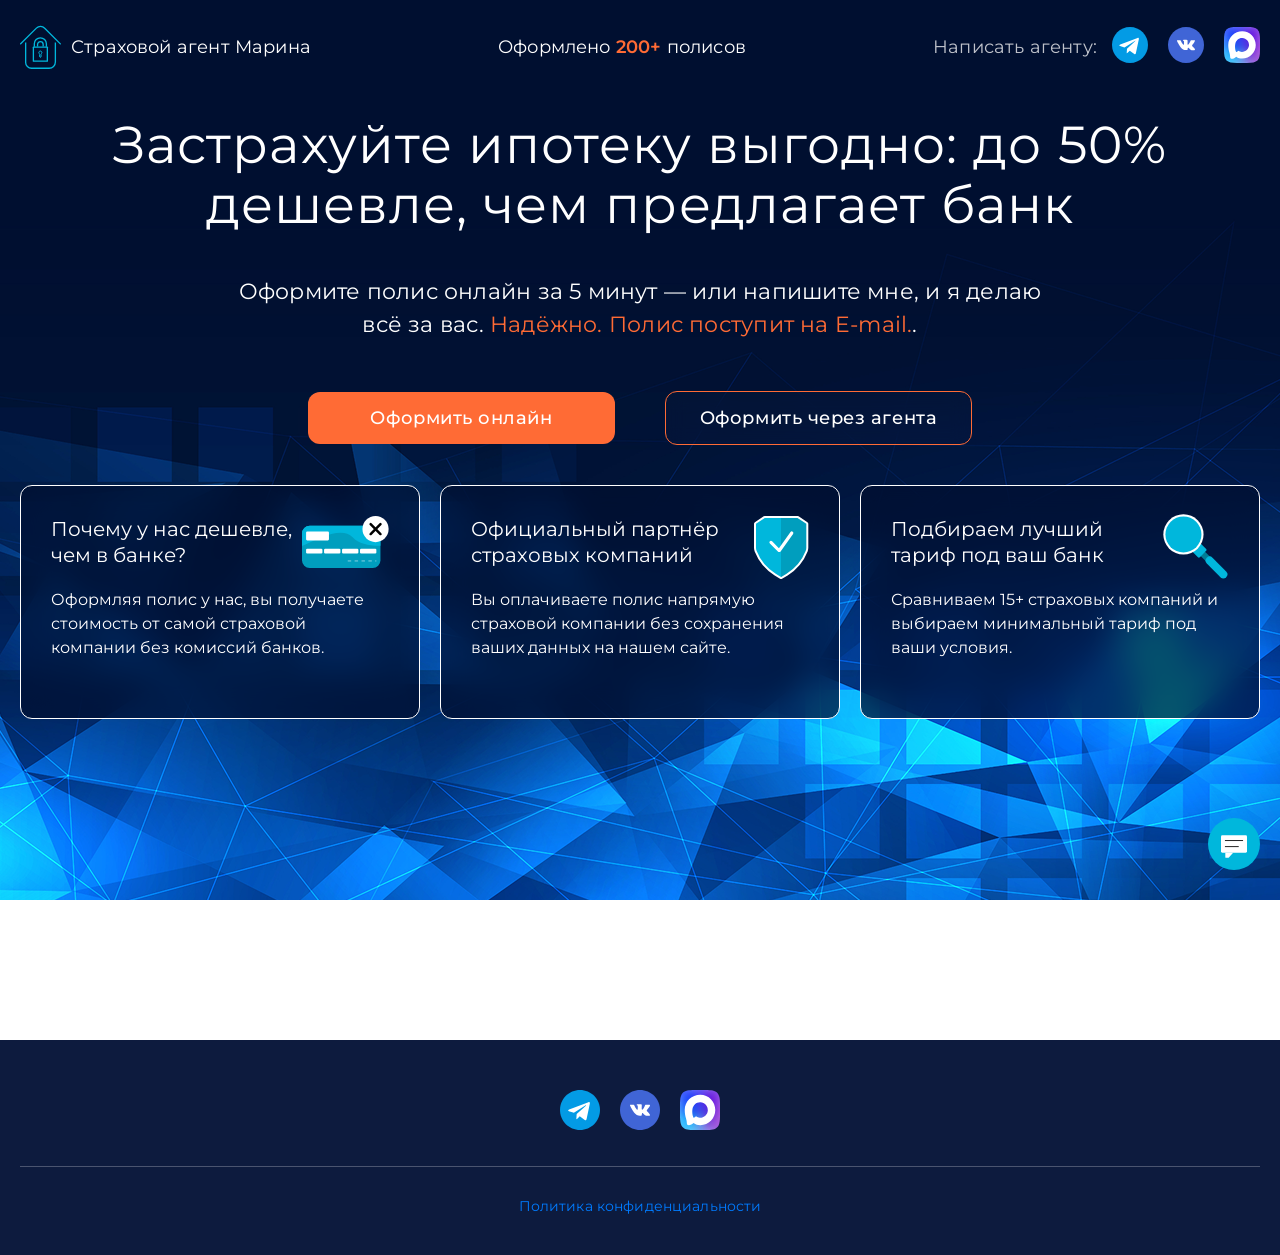
==== index.html @ d56cc1a1 "Add files via upload" ====
<!DOCTYPE html>
<html lang="ru">
<head>
  <meta charset="UTF-8">
  <meta name="viewport" content="width=device-width, initial-scale=1.0">
  <title>Ипотечное страхование онлайн за 5 минут</title>
  <link rel="stylesheet" href="style.css">
  <link href="https://fonts.googleapis.com/css2?family=Montserrat:wght@400;500;600;700&display=swap" rel="stylesheet">
  <meta name="yandex-verification" content="15f5bfe4159957e5" />
<!-- Фавиконы -->
<link rel="icon" type="image/x-icon" href="/favicon.ico">
<link rel="icon" type="image/svg+xml" href="/favicon_svg.svg">
<link rel="icon" type="image/png" sizes="192x192" href="/android-chrome-192x192.png">
<link rel="apple-touch-icon" sizes="180x180" href="/apple-touch-icon.png">

<!-- SEO -->
<meta name="description" content="Застрахуйте ипотеку выгодно — до 50% дешевле, чем предлагает банк. Бесплатный подбор полиса через страхового агента за 5 минут.">

<!-- Open Graph -->
<meta property="og:type" content="website">
<meta property="og:url" content="https://ipoteka.zastrahovat-online.ru/">
<meta property="og:title" content="Застрахуйте ипотеку онлайн выгодно.">
<meta property="og:description" content="Сравниваем 15+ страховых компаний и выбираем минимальный тариф под ваши условия.">
<meta property="og:image" content="https://ipoteka.zastrahovat-online.ru/og-image.png">
<meta property="og:image:width" content="1200">
<meta property="og:image:height" content="630">
<meta property="og:locale" content="ru_RU">
<meta property="og:site_name" content="ipoteka.zastrahovat-online.ru">

<!-- Telegram / Twitter -->
<meta name="twitter:card" content="summary_large_image">
<meta name="twitter:title" content="Застрахуйте ипотеку онлайн выгодно.">
<meta name="twitter:description" content="Сравниваем 15+ страховых компаний и выбираем минимальный тариф под ваши условия.">
<meta name="twitter:image" content="https://ipoteka.zastrahovat-online.ru/og-image.png">
  
<!-- Yandex.Metrika counter -->
<script type="text/javascript">
    (function(m,e,t,r,i,k,a){
        m[i]=m[i]||function(){(m[i].a=m[i].a||[]).push(arguments)};
        m[i].l=1*new Date();
        for (var j = 0; j < document.scripts.length; j++) {if (document.scripts[j].src === r) { return; }}
        k=e.createElement(t),a=e.getElementsByTagName(t)[0],k.async=1,k.src=r,a.parentNode.insertBefore(k,a)
    })(window, document,'script','https://mc.yandex.ru/metrika/tag.js?id=108285113', 'ym');

    ym(108285113, 'init', {ssr:true, webvisor:true, clickmap:true, referrer: document.referrer, url: location.href, accurateTrackBounce:true, trackLinks:true});
</script>
<noscript><div><img src="https://mc.yandex.ru/watch/108285113" style="position:absolute; left:-9999px;" alt="" /></div></noscript>
<!-- /Yandex.Metrika counter -->

</head>
<body>

  <!-- ГЛАВНЫЙ ЭКРАН -->
  <section class="hero">

    <header class="header">
      <div class="container">
        <div class="header__logo">
          <img src="Photo/logo.svg" alt="Логотип" class="header__logo-img">
          <span class="header__logo-text">Страховой агент Марина</span>
        </div>
        <div class="header__stats">
          Оформлено <span class="header__stats-accent">200+</span> полисов
        </div>
        <div class="header__socials">
          <span class="header__socials-label">Написать агенту:</span>
          <div class="header__socials-icons">
            <a href="https://t.me/MK110823" target="_blank"><img src="Photo/tg.svg" alt="Telegram"></a>
            <a href="https://vk.com/id191222553" target="_blank"><img src="Photo/vk.svg" alt="ВКонтакте"></a>
            <a href="https://max.ru/u/f9LHodD0cOJerK0iHZBy7Q2KNw82U9mB5UShgKXVx-h-RlGoqxGjsyQOY3A" target="_blank"><img src="Photo/max.svg" alt="Max"></a>
          </div>
        </div>
      </div>
    </header>

    <div class="hero__content">
      <div class="container">
        <h1 class="hero__title">
          Застрахуйте ипотеку выгодно: до 50%<br>
          дешевле, чем предлагает банк
        </h1>
        <p class="hero__subtitle">
          Оформите полис онлайн за 5 минут — или напишите мне, и я делаю<br class="br-main">всё за вас. <span class="hero__accent">Надёжно. Полис поступит на E-mail.</span><span class="hero__dot">.</span>
        </p>
        <div class="hero__buttons">
          <button class="btn btn--primary">Оформить онлайн</button>
          <button class="btn btn--outline">Оформить через агента</button>
        </div>
        <div class="hero__cards">
          <div class="card">
            <div class="card__header">
              <h3 class="card__title">Почему у нас дешевле,<br> чем в банке?</h3>
              <img src="Photo/icon1.svg" alt="Иконка" class="card__icon">
            </div>
            <p class="card__text">Оформляя полис у нас, вы получаете стоимость от самой страховой компании без комиссий банков.</p>
          </div>
          <div class="card">
            <div class="card__header">
              <h3 class="card__title">Официальный партнёр<br> страховых компаний</h3>
              <img src="Photo/icon2.svg" alt="Иконка" class="card__icon">
            </div>
            <p class="card__text">Вы оплачиваете полис напрямую страховой компании без сохранения ваших данных на нашем сайте.</p>
          </div>
          <div class="card">
            <div class="card__header">
              <h3 class="card__title">Подбираем лучший<br> тариф под ваш банк</h3>
              <img src="Photo/icon3.svg" alt="Иконка" class="card__icon" style="top: 20px;">
            </div>
            <p class="card__text">Сравниваем 15+ страховых компаний и выбираем минимальный тариф под ваши условия.</p>
          </div>
        </div>
      </div>
    </div>

  </section>

  <!-- ВИДЖЕТ INSSMART -->
  <section class="widget-section" id="widget">
    <div class="container">
<script 
    type="text/javascript"    
    src="https://widgets.inssmart.ru/widgets/b2c-frame.loader.js"
    data-id="inssmart-b2c"
    data-origin="https://widgets.inssmart.ru"
    data-product="/mortgage"
    data-token="d5c118be-192c-583a-8a4c-d21ee582bd13"
    data-secret="272913e0-a4fb-5f32-92d4-a48e42480e55"
    >
</script>
    </div>
  </section>

  <!-- ФУТЕР -->
<footer class="footer">
  <div class="container">
    <div class="footer__socials">
      <a href="https://t.me/MK110823" target="_blank"><img src="Photo/tg.svg" alt="Telegram"></a>
      <a href="https://vk.com/id191222553" target="_blank"><img src="Photo/vk.svg" alt="ВКонтакте"></a>
      <a href="https://max.ru/u/f9LHodD0cOJerK0iHZBy7Q2KNw82U9mB5UShgKXVx-h-RlGoqxGjsyQOY3A" target="_blank"><img src="Photo/max.svg" alt="Max"></a>
    </div>
    <div class="footer__divider"></div>
    <a href="/privacypolicy" class="footer__policy" target="_blank">Политика конфиденциальности</a>
  </div>
</footer>


<!-- ПОПАП -->
<div class="popup-overlay" id="popupOverlay">
  <div class="popup">
    <button class="popup__close" id="popupClose">&#10005;</button>
    <p class="popup__title">Введите свой телефон и страховой агент с вами свяжется</p>
    <div class="popup__field">
      <input
        class="popup__input"
        id="phoneInput"
        type="tel"
        placeholder="+7 (___) ___-__-__"
        maxlength="18"
        autocomplete="off"
      />
      <span class="popup__error" id="phoneError">Проверьте правильность заполнения поля</span>
    </div>
        <label class="popup__checkbox-label">
      <input type="checkbox" class="popup__checkbox" id="popupConsent">
      <span class="popup__checkbox-box"></span>
      <span class="popup__checkbox-text">Я согласен на обработку персональных данных и принимаю условия <a href="/privacypolicy" target="_blank" class="popup__checkbox-link">Политики конфиденциальности</a></span>
    </label>
    <button class="popup__submit" id="popupSubmit">Отправить</button>
      <span class="popup__consent-error" id="consentError">Необходимо согласие с Политикой конфиденциальности</span>
  </div>

  </div>

  <!-- ПОПАП EXIT INTENT -->
<div class="popup-overlay" id="exitPopupOverlay">
  <div class="popup">
    <button class="popup__close" id="exitPopupClose">&#10005;</button>
    <p class="popup__title">Остался вопрос? Агент ответит за 15 минут</p>
    <div class="popup__field">
      <input class="popup__input" id="exitPhoneInput" type="tel" placeholder="+7 (___) ___-__-__" maxlength="18" autocomplete="off"/>
      <span class="popup__error" id="exitPhoneError">Проверьте правильность заполнения поля</span>
    </div>
    <label class="popup__checkbox-label">
      <input type="checkbox" class="popup__checkbox" id="exitPopupConsent">
      <span class="popup__checkbox-box"></span>
      <span class="popup__checkbox-text">Я согласен на обработку персональных данных и принимаю условия <a href="/privacypolicy" target="_blank" class="popup__checkbox-link">Политики конфиденциальности</a></span>
    </label>
    <button class="popup__submit" id="exitPopupSubmit">Отправить</button>
    <span class="popup__consent-error" id="exitConsentError">Необходимо согласие с Политикой конфиденциальности</span>
  </div>
</div>

<!-- ПЛАВАЮЩАЯ КНОПКА СВЯЗИ -->
<div class="contact-widget-wrapper">
  <div class="contact-widget" id="contactWidget">
    <div class="contact-panel" id="contactPanel">
      <p class="contact-panel__title">Напишите<br>нам</p>
      <a href="https://t.me/MK110823" target="_blank" class="contact-panel__link">
        <img src="Photo/tg.svg" alt="Telegram">
      </a>
      <a href="https://vk.com/id191222553" target="_blank" class="contact-panel__link">
        <img src="Photo/vk.svg" alt="ВКонтакте">
      </a>
      <a href="https://max.ru/u/f9LHodD0cOJerK0iHZBy7Q2KNw82U9mB5UShgKXVx-h-RlGoqxGjsyQOY3A" target="_blank" class="contact-panel__link">
        <img src="Photo/max.svg" alt="Max">
      </a>
      <p class="contact-panel__subtitle">Или<br>закажите<br>звонок</p>
      <button class="contact-panel__phone-btn" id="contactPhoneBtn">
        <img src="Photo/phone.svg" alt="Телефон">
      </button>
    </div>
    <button class="contact-widget__toggle" id="contactWidgetToggle">
      <img src="Photo/Right_icon.svg" alt="Связаться" id="contactWidgetIcon">
    </button>
  </div>
</div>

  <script src="script.js"></script>
</body>
</html>
---- style.css ----
* {
  margin: 0;
  padding: 0;
  box-sizing: border-box;
}

body {
  font-family: 'Montserrat', sans-serif;
  background-color: #FFFFFF;
}

.hero {
  width: 100%;
  min-height: 100vh;
  background-image: url('Photo/photo.png');
  background-size: cover;
  background-position: center;
  background-repeat: no-repeat;
  display: flex;
  flex-direction: column;
}

.container {
  width: 100%;
  max-width: 1377px;
  margin: 0 auto;
  padding: 0 20px;
}

/* ─── ШАПКА ─── */
.header {
  width: 100%;
  padding: 24px 0;
}

.header .container {
  display: flex;
  align-items: center;
  justify-content: space-between;
}

.header__logo {
  display: flex;
  align-items: center;
  gap: 10px;
}

.header__logo-img {
  height: 45px;
  width: auto;
}

.header__logo-text {
  font-size: 18px;
  font-weight: 400;
  letter-spacing: 0.01em;
  color: #ffffff;
}

.header__socials {
  display: flex;
  align-items: center;
  gap: 15px;
}

.header__socials-label {
  font-size: 18px;
  font-weight: 400;
  letter-spacing: 0.01em;
  color: rgba(255, 255, 255, 0.75);
  white-space: nowrap;
}

.header__socials-icons {
  display: flex;
  align-items: center;
  gap: 20px;
}

.header__socials-icons a img {
  height: 36px;
  width: 36px;
  transition: opacity 0.2s ease, transform 0.2s ease;
}

.header__socials-icons a:hover img {
  opacity: 0.85;
  transform: scale(1.2);
}

/* ─── КОНТЕНТ HERO ─── */
.hero__content {
  flex: 1;
  display: flex;
  align-items: flex-start;
  padding-top: 22px;
  padding-bottom: 40px;
}

.hero__content .container {
  display: flex;
  flex-direction: column;
  align-items: center;
}

.hero__title {
  font-size: 66px;
  font-weight: 400;
  letter-spacing: 0.02em;
  color: #ffffff;
  text-align: center;
  line-height: 1.15;
  width: 100%;
  white-space: nowrap;
}

.hero__subtitle {
  font-size: 28px;
  font-weight: 400;
  letter-spacing: 0.01em;
  color: #ffffff;
  text-align: center;
  line-height: 1.5;
  width: 100%;
  margin-top: 40px;
  white-space: nowrap;
}

.hero__accent { color: #FF6B35; }
.hero__dot { color: #ffffff; }

/* ─── КНОПКИ ─── */
.hero__buttons {
  display: flex;
  align-items: center;
  gap: 50px;
  margin-top: 50px;
}

.btn {
  width: 307px;
  padding: 15px 25px;
  font-family: 'Montserrat', sans-serif;
  font-size: 18px;
  font-weight: 500;
  letter-spacing: 0.03em;
  border-radius: 12px;
  cursor: pointer;
  text-align: center;
  white-space: nowrap;
  transition: background-color 0.2s ease, backdrop-filter 0.2s ease;
}

.btn--primary {
  background-color: #FF6B35;
  color: #ffffff;
  border: none;
}

.btn--primary:hover { background-color: #D25A2F; }

.btn--outline {
  background-color: rgba(255, 255, 255, 0.01);
  color: #ffffff;
  border: 1px solid #FF6B35;
  backdrop-filter: blur(10px);
  -webkit-backdrop-filter: blur(10px);
}

.btn--outline:hover {
  background-color: rgba(0, 0, 0, 0.10);
  backdrop-filter: blur(20px);
  -webkit-backdrop-filter: blur(20px);
}

/* ─── КАРТОЧКИ ─── */
.hero__cards {
  display: flex;
  gap: 20px;
  margin-top: 40px;
  justify-content: center;
  width: 100%;
  padding: 0;
  box-sizing: border-box;
}

.card {
  width: calc((100% - 40px) / 3);
  max-width: 442px;
  min-width: 300px;
  height: 234px;
  flex-shrink: 0;
  border: 1px solid #ffffff;
  border-radius: 12px;
  background-color: rgba(0, 15, 48, 0.70);
  backdrop-filter: blur(15px);
  -webkit-backdrop-filter: blur(15px);
  padding: 30px;
  display: flex;
  flex-direction: column;
  position: relative;
}

.card__header { display: block; }

.card__title {
  font-size: 22px;
  font-weight: 400;
  color: #ffffff;
  line-height: 1.3;
  padding-right: 60px;
}

.card__icon {
  position: absolute;
  top: 30px;
  right: 30px;
}

.card__text {
  font-size: 18px;
  font-weight: 400;
  color: #ffffff;
  margin-top: 20px;
  line-height: 1.5;
}

/* ─── ВИДЖЕТ ─── */
.widget-section {
  margin-top: 140px;
}

/* ─── АДАПТИВ ─── */
.br-tablet { display: none; }

@media (max-width: 1400px) {
  .hero__title { white-space: normal; font-size: 52px; }
  .hero__subtitle { white-space: normal; font-size: 22px; }
}

@media (max-width: 1350px) {
  .card__title { font-size: 20px; }
  .card__text { font-size: 16px; }
}

@media (max-width: 1100px) {
  .hero__title { font-size: 42px; }
  .hero__subtitle { font-size: 18px; }
}

@media (max-width: 1024px) {
  html, body { overflow-x: hidden; }
  .container { padding: 0 50px; }
  .header__logo-text { font-size: 16px; }
  .header__socials-label { font-size: 16px; }
  .header__socials-icons a img { height: 43px; width: 43px; }
  .hero__title { font-size: 32.5px; white-space: nowrap; }
  .hero__subtitle { font-size: 20px; white-space: normal; margin-top: 24px; }
  .br-main { display: none; }
  .hero__buttons { gap: 30px; margin-top: 32px; }
  .btn { width: 319px; font-size: 16px; padding: 12px 16px; }
  .hero__cards { flex-direction: column; align-items: center; margin-top: 32px; gap: 20px; padding: 0; }
  .card { width: 100%; max-width: 100%; height: auto; min-width: unset; padding: 24px; }
  .card__header { display: flex; align-items: center; justify-content: space-between; }
  .card__title { font-size: 20px; white-space: nowrap; padding-right: 12px; }
  .card__title br { display: none; }
  .card__icon { position: static; width: 60px; height: 60px; object-fit: contain; flex-shrink: 0; transform: none; margin-right: 10px; }
}

@media (max-width: 480px) {
  .container { padding: 0 20px; }
  .header .container { display: flex; align-items: center; justify-content: space-between; }
  .header__logo { flex-direction: row; align-items: center; justify-content: flex-start; gap: 0; padding: 0; margin: 0; align-self: flex-start; }
  .header__logo-img { height: 46px; margin-top: 0px; }
  .header__logo-text { display: none; }
  .header__socials { flex-direction: column; align-items: center; gap: 6px; padding: 0; margin: 0; }
  .header__socials-icons { order: -1; }
  .header__socials-label { order: 1; display: block; font-size: 14px; font-weight: 400; font-family: 'Montserrat', sans-serif; letter-spacing: 0.01em; color: #ffffff; }
  .header__socials-icons a img { height: 45px; width: 45px; }
  .hero__title { font-size: 22px; white-space: normal; }
  .hero__subtitle { font-size: 18px; white-space: normal; margin-top: 20px; }
  .br-main { display: none; }
  .hero__buttons { flex-direction: column; align-items: center; gap: 20px; margin-top: 28px; width: 100%; max-width: 335px; }
  .btn { width: 100%; font-size: 16px; padding: 14px 16px; box-sizing: border-box; }
  .hero__cards { flex-direction: column; align-items: center; margin-top: 28px; gap: 16px; padding: 0; }
  .card { width: 335px; max-width: 100%; height: auto; min-width: unset; padding: 20px; }
  .card__header { display: flex; align-items: center; justify-content: space-between; }
  .card__title { font-size: 18px; white-space: normal; padding-right: 12px; }
  .card__title br { display: none; }
  .card__icon { position: static; width: 55px; height: 55px; object-fit: contain; flex-shrink: 0; transform: none; margin-right: 0; }
  .card__text { font-size: 16px; margin-top: 16px; }
}

/* ─── ФУТЕР ─── */
.footer {
  background-color: #0D1B3E;
  padding: 50px 0 40px;
  margin-top: 140px;
}

.footer .container {
  display: flex;
  flex-direction: column;
  align-items: center;
}

.footer__socials {
  display: flex;
  justify-content: center;
  align-items: center;
  gap: 20px;
  width: 100%;
  margin-bottom: 32px;
}

.footer__socials a img {
  height: 40px;
  width: 40px;
  transition: opacity 0.2s ease, transform 0.2s ease;
}

.footer__socials a:hover img {
  opacity: 0.8;
  transform: scale(1.2);
}

.footer__divider {
  width: 100%;
  height: 1px;
  background-color: rgba(255, 255, 255, 0.25);
}

.footer__policy {
  font-family: 'Montserrat', sans-serif;
  font-size: 14px;
  font-weight: 400;
  color: #007BFF;
  text-decoration: none;
  letter-spacing: 0.01em;
  margin-top: 30px;
  transition: color 0.2s ease;
}

.footer__policy:hover { color: #3399ff; }

@media (max-width: 480px) {
  .footer { padding: 40px 0 32px; margin-top: 100px; }
  .footer__socials a img { height: 44px; width: 44px; }
  .footer__policy { font-size: 13px; text-align: center; }
}

/* ─── ПОПАП ─── */
.popup-overlay {
  display: none;
  position: fixed;
  inset: 0;
  background-color: rgba(0, 0, 0, 0.65);
  backdrop-filter: blur(4px);
  -webkit-backdrop-filter: blur(4px);
  z-index: 1000;
  justify-content: center;
  align-items: center;
  padding: 20px;
}

.popup-overlay.active { display: flex; }

.popup {
  background-color: #0D1B3E;
  border: 1px solid rgba(255, 255, 255, 0.15);
  border-radius: 16px;
  padding: 48px 40px 40px;
  width: 100%;
  max-width: 560px;
  position: relative;
  display: flex;
  flex-direction: column;
  align-items: center;
}

.popup__close {
  position: absolute;
  top: 16px;
  right: 20px;
  background: none;
  border: none;
  color: rgba(255, 255, 255, 0.5);
  font-size: 20px;
  cursor: pointer;
  line-height: 1;
  transition: color 0.2s ease;
  padding: 4px;
}

.popup__close:hover { color: #ffffff; }

.popup__title {
  font-family: 'Montserrat', sans-serif;
  font-size: 28px;
  font-weight: 400;
  color: #ffffff;
  text-align: center;
  line-height: 1.4;
  margin-bottom: 32px;
}

.popup__field {
  width: 100%;
  display: flex;
  flex-direction: column;
  align-items: center;
  margin-bottom: 24px;
}

.popup__input {
  width: 100%;
  padding: 14px 20px;
  font-family: 'Montserrat', sans-serif;
  font-size: 20px;
  font-weight: 400;
  color: #ffffff;
  background-color: rgba(255, 255, 255, 0.07);
  border: 1px solid rgba(255, 255, 255, 0.25);
  border-radius: 12px;
  outline: none;
  letter-spacing: 0.04em;
  transition: border-color 0.2s ease;
  caret-color: #FF6B35;
}

.popup__input::placeholder { color: rgba(255, 255, 255, 0.3); }
.popup__input:focus { border-color: rgba(255, 255, 255, 0.6); }
.popup__input.error { border-color: #ff4444; }

.popup__error {
  display: none;
  margin-top: 8px;
  font-family: 'Montserrat', sans-serif;
  font-size: 13px;
  font-weight: 400;
  color: #ff4444;
  text-align: center;
}

.popup__error.visible { display: block; }

.popup__submit {
  width: 100%;
  padding: 15px 25px;
  font-family: 'Montserrat', sans-serif;
  font-size: 18px;
  font-weight: 500;
  letter-spacing: 0.03em;
  color: #ffffff;
  background-color: #FF6B35;
  border: none;
  border-radius: 12px;
  cursor: pointer;
  transition: background-color 0.2s ease;
}

.popup__submit:hover { background-color: #D25A2F; }

.popup__submit:disabled {
  background-color: rgba(255, 107, 53, 0.35);
  cursor: not-allowed;
}

/* Чекбокс */
.popup__checkbox-label {
  display: flex;
  align-items: flex-start;
  gap: 10px;
  cursor: pointer;
  width: 100%;
  margin-bottom: 24px;
  user-select: none;
  -webkit-user-select: none;
}

.popup__checkbox {
  display: none;
}

.popup__checkbox-box {
  width: 18px;
  height: 18px;
  min-width: 18px;
  border: 1px solid rgba(255, 255, 255, 0.4);
  border-radius: 1px;
  background-color: rgba(255, 255, 255, 0.07);
  display: flex;
  align-items: center;
  justify-content: center;
  margin-top: 2px;
  transition: background-color 0.2s ease, border-color 0.2s ease;
}

.popup__checkbox:checked + .popup__checkbox-box {
  background-color: #FF6B35;
  border-color: #FF6B35;
}

.popup__checkbox:checked + .popup__checkbox-box::after {
  content: '';
  display: block;
  width: 5px;
  height: 9px;
  border: 2px solid #ffffff;
  border-top: none;
  border-left: none;
  transform: rotate(45deg) translate(-1px, -1px);
}

.popup__checkbox-text {
  font-family: 'Montserrat', sans-serif;
  font-size: 13px;
  font-weight: 400;
  color: rgba(255, 255, 255, 0.65);
  line-height: 1.5;
}

.popup__checkbox-link {
  color: #007BFF;
  text-decoration: none;
  transition: color 0.2s ease;
}

.popup__consent-error {
  display: none;
  margin-top: 10px;
  font-family: 'Montserrat', sans-serif;
  font-size: 13px;
  font-weight: 400;
  color: #ff4444;
  text-align: center;
}

.popup__consent-error.visible {
  display: block;
}


.popup__checkbox-link:hover {
  color: #3399ff;
}

@media (max-width: 480px) {
  .popup { padding: 40px 20px 32px; }
  .popup__title { font-size: 20px; margin-bottom: 24px; }
  .popup__input { font-size: 18px; padding: 12px 16px; }
  .popup__submit { font-size: 16px; padding: 13px 16px; }
}

/* ─── ПЛАВАЮЩАЯ КНОПКА СВЯЗИ ─── */
.contact-widget-wrapper {
  position: fixed;
  bottom: 30px;
  left: 0;
  right: 0;
  z-index: 900;
  pointer-events: none;
}

.contact-widget {
  width: 100%;
  max-width: 1377px;
  margin: 0 auto;
  padding: 0 20px;
  display: flex;
  flex-direction: column;
  align-items: flex-end;
  pointer-events: none;
}

.contact-panel,
.contact-widget__toggle {
  pointer-events: auto;
}

@media (max-width: 1024px) and (min-width: 481px) {
  .contact-widget {
    padding: 0 50px;
  }
}

@media (max-width: 480px) {
  .contact-widget {
    padding: 0 20px;
  }
}


.contact-widget__toggle {
  background: none;
  border: none;
  cursor: pointer;
  padding: 0;
  display: flex;
  align-items: center;
  justify-content: center;
  transition: transform 0.2s ease;
}

.contact-widget__toggle:hover {
  transform: scale(1.08);
}

.contact-widget__toggle img {
  width: 52px;
  height: 52px;
  display: block;
}

/* Панель */
.contact-panel {
  display: none;
  flex-direction: column;
  align-items: center;
  background-color: #ffffff;
  border: 1px solid #FF6B35;
  border-radius: 12px;
  padding: 15px;
  margin-bottom: 20px;
  gap: 12px;
  width: 110px;
}

.contact-panel.active {
  display: flex;
}

.contact-panel__title,
.contact-panel__subtitle {
  font-family: 'Montserrat', sans-serif;
  font-size: 14px;
  font-weight: 400;
  letter-spacing: 0.03em;
  color: #1a1a1a;
  text-align: center;
  line-height: 1.45;
  margin: 0;
}

.contact-panel__link {
  display: flex;
  align-items: center;
  justify-content: center;
}

.contact-panel__link img {
  width: 44px;
  height: 44px;
  transition: transform 0.2s ease, opacity 0.2s ease;
}

.contact-panel__link:hover img {
  transform: scale(1.1);
  opacity: 1;
  filter: none;
}

.contact-panel__phone-btn {
  background: none;
  border: none;
  cursor: pointer;
  padding: 0;
  display: flex;
  align-items: center;
  justify-content: center;
  transition: transform 0.2s ease;
}

.contact-panel__phone-btn:hover {
  transform: scale(1.1);
  opacity: 1;
  filter: none;
}

.contact-panel__phone-btn img {
  width: 44px;
  height: 44px;
  display: block;
}

/* ─── СТАТИСТИКА В ШАПКЕ ─── */
.header__stats {
  font-family: 'Montserrat', sans-serif;
  font-size: 18px;
  font-weight: 400;
  letter-spacing: 0.01em;
  color: #ffffff;
  white-space: nowrap;
  flex: 1;
  text-align: center;
}

.header__stats-accent {
  color: #FF6B35;
  font-weight: 600;
}

@media (max-width: 1024px) {
  .header__stats {
    display: none;
  }
}
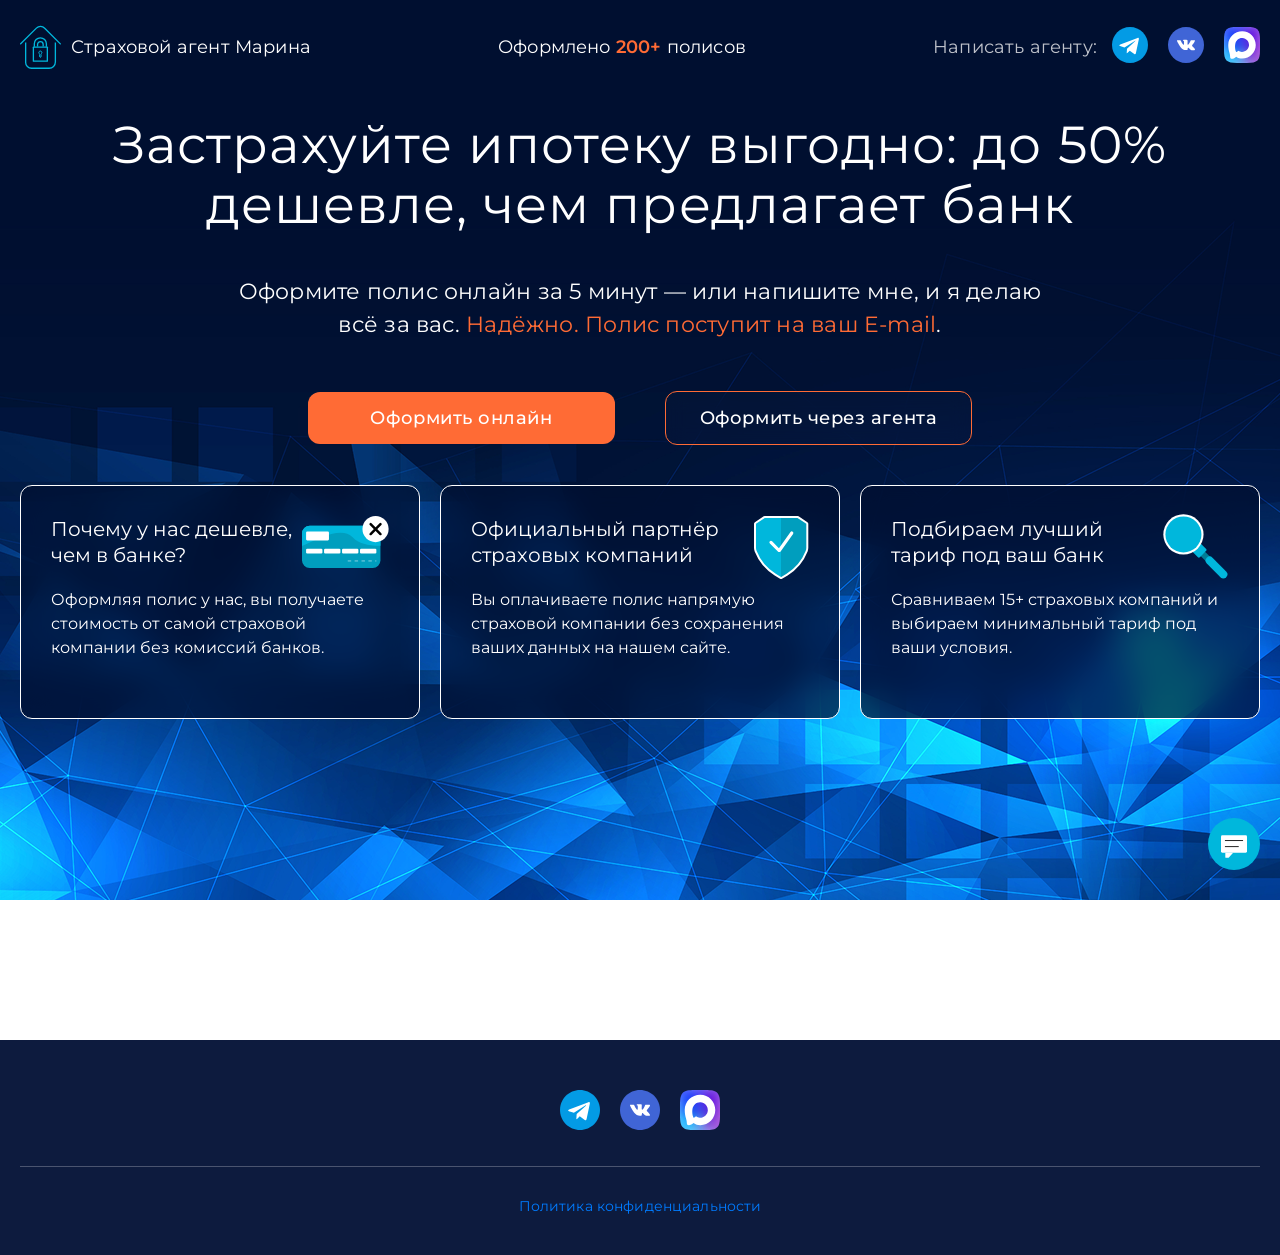
==== commit 80dec374: "Add files via upload" ====
--- a/index.html
+++ b/index.html
@@ -80,7 +80,7 @@
           дешевле, чем предлагает банк
         </h1>
         <p class="hero__subtitle">
-          Оформите полис онлайн за 5 минут — или напишите мне, и я делаю<br class="br-main">всё за вас. <span class="hero__accent">Надёжно. Полис поступит на E-mail.</span><span class="hero__dot">.</span>
+          Оформите полис онлайн за 5 минут — или напишите мне, и я делаю<br class="br-main">всё за вас. <span class="hero__accent">Надёжно. Полис поступит на ваш E-mail</span><span class="hero__dot">.</span>
         </p>
         <div class="hero__buttons">
           <button class="btn btn--primary">Оформить онлайн</button>
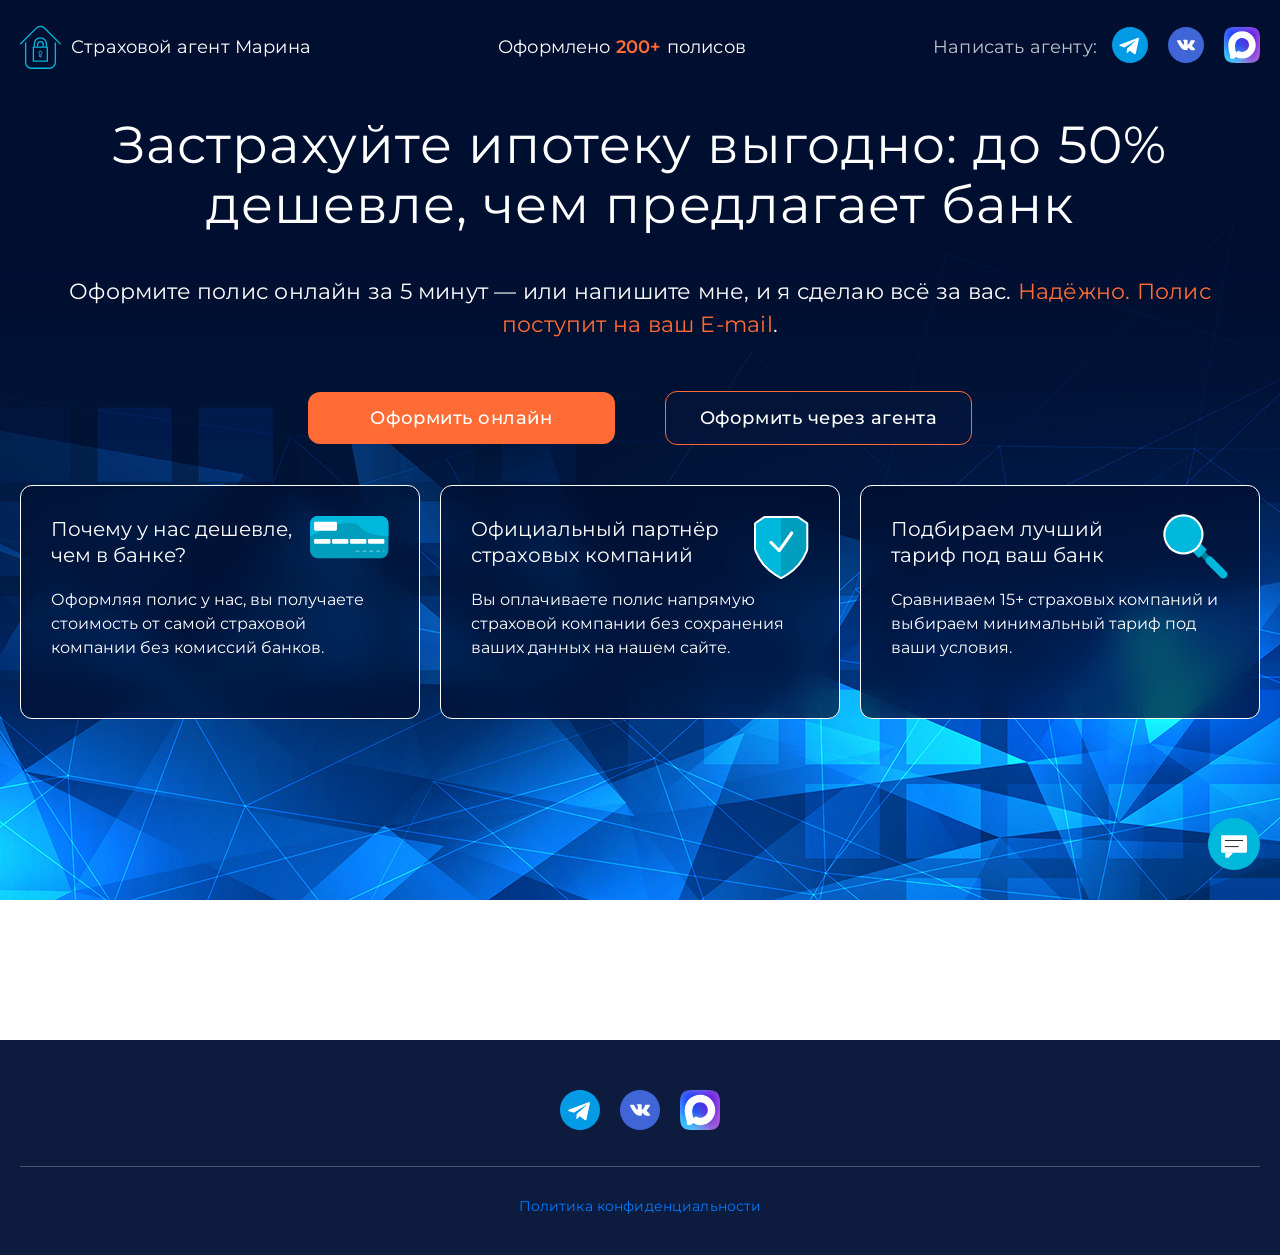
==== commit 47f07567: "Add files via upload" ====
--- a/index.html
+++ b/index.html
@@ -80,7 +80,7 @@
           дешевле, чем предлагает банк
         </h1>
         <p class="hero__subtitle">
-          Оформите полис онлайн за 5 минут — или напишите мне, и я делаю<br class="br-main">всё за вас. <span class="hero__accent">Надёжно. Полис поступит на ваш E-mail</span><span class="hero__dot">.</span>
+          Оформите полис онлайн за 5 минут — или напишите мне, и я сделаю всё за вас. <span class="hero__accent">Надёжно. Полис поступит на ваш E-mail</span><span class="hero__dot">.</span>
         </p>
         <div class="hero__buttons">
           <button class="btn btn--primary">Оформить онлайн</button>
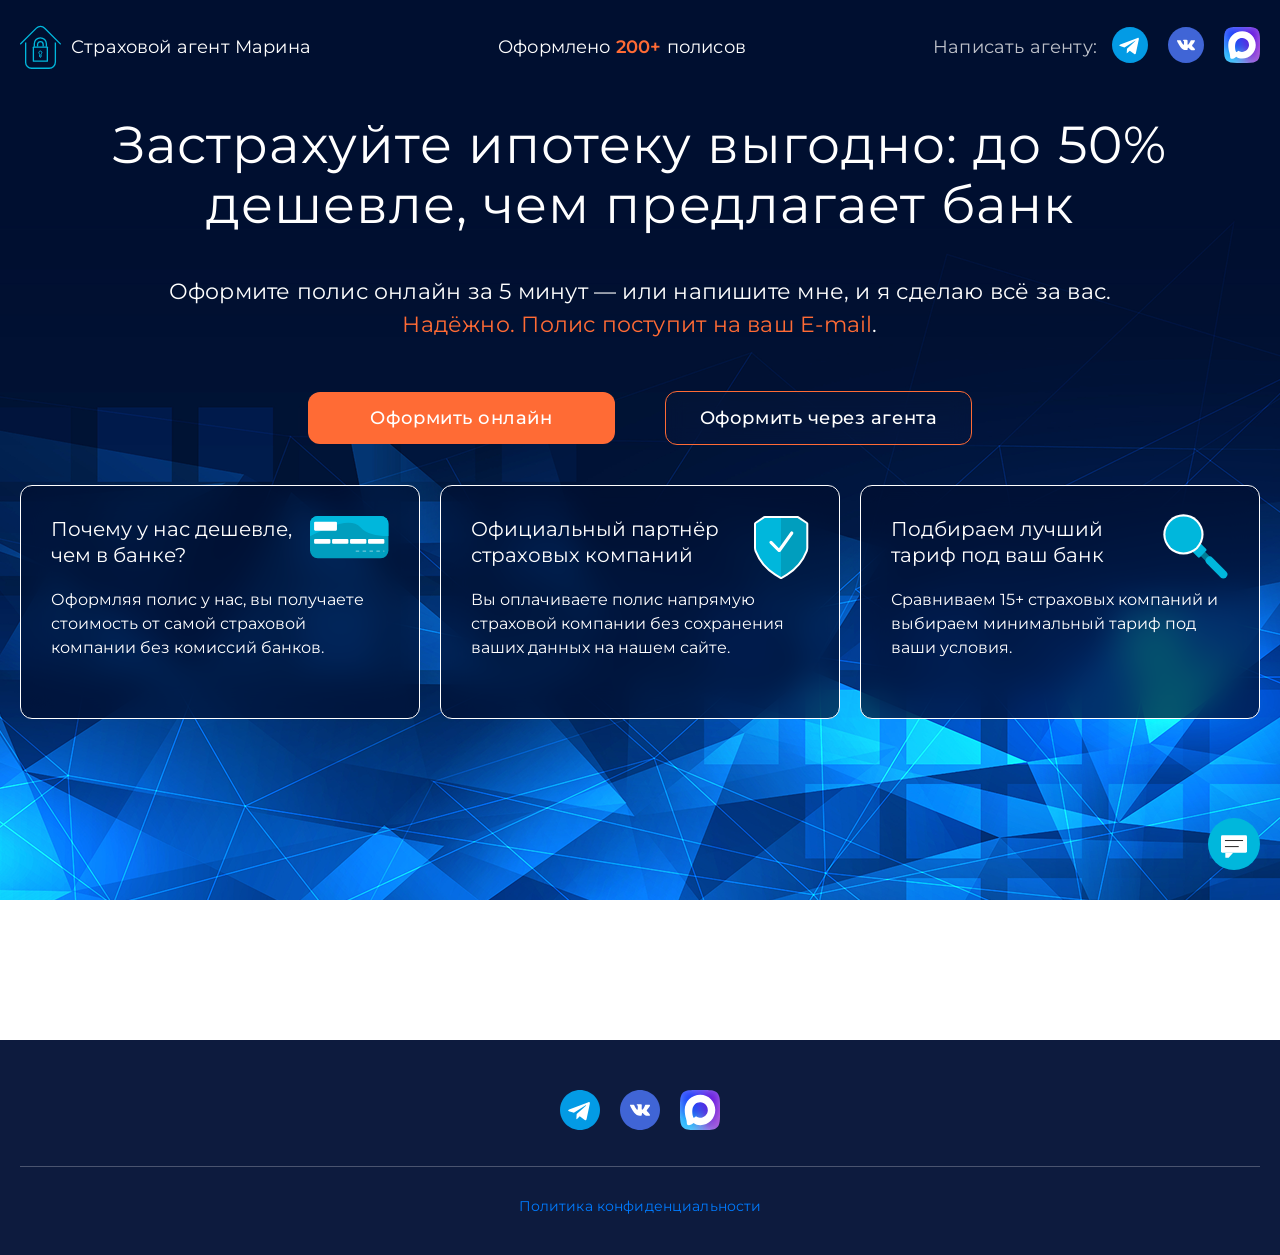
==== commit ab5e9a96: "Add files via upload" ====
--- a/index.html
+++ b/index.html
@@ -80,7 +80,7 @@
           дешевле, чем предлагает банк
         </h1>
         <p class="hero__subtitle">
-          Оформите полис онлайн за 5 минут — или напишите мне, и я сделаю всё за вас. <span class="hero__accent">Надёжно. Полис поступит на ваш E-mail</span><span class="hero__dot">.</span>
+          Оформите полис онлайн за 5 минут — или напишите мне, и я сделаю всё за вас.<br class="br-main"> <span class="hero__accent">Надёжно. Полис поступит на ваш E-mail</span><span class="hero__dot">.</span>
         </p>
         <div class="hero__buttons">
           <button class="btn btn--primary">Оформить онлайн</button>
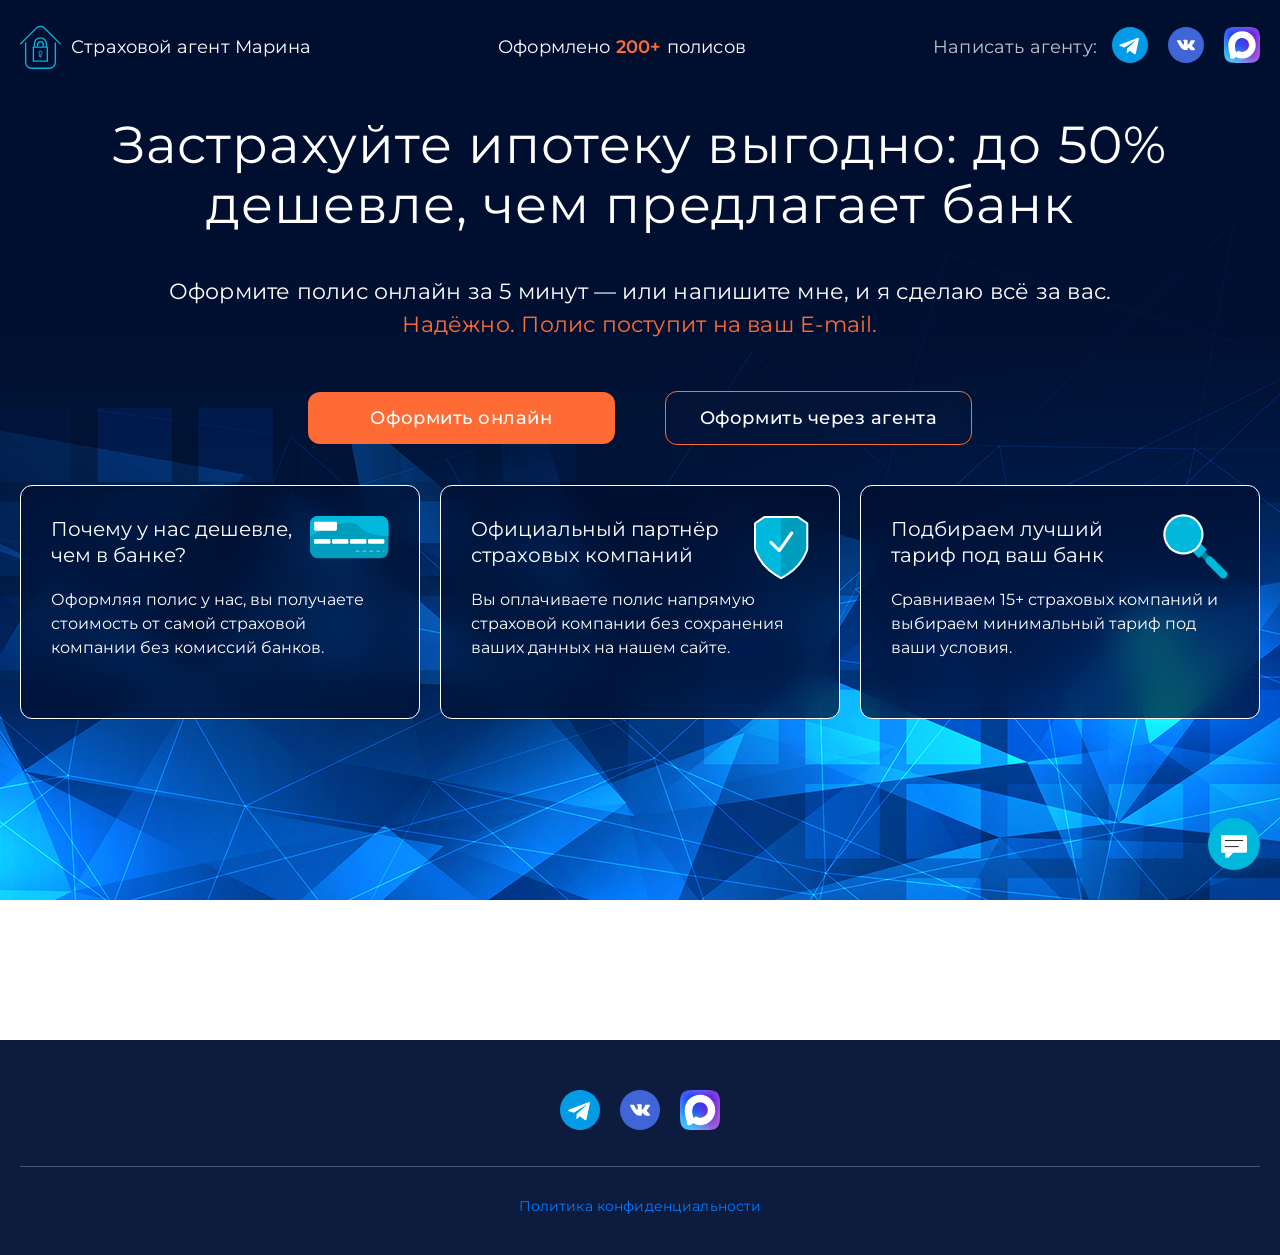
==== commit 2c3dc35b: "Add files via upload" ====
--- a/index.html
+++ b/index.html
@@ -80,7 +80,7 @@
           дешевле, чем предлагает банк
         </h1>
         <p class="hero__subtitle">
-          Оформите полис онлайн за 5 минут — или напишите мне, и я сделаю всё за вас.<br class="br-main"> <span class="hero__accent">Надёжно. Полис поступит на ваш E-mail</span><span class="hero__dot">.</span>
+          Оформите полис онлайн за 5 минут — или напишите мне, и я сделаю всё за вас.<br class="br-main"> <span class="hero__accent">Надёжно. Полис поступит на ваш E-mail.</span><span class="hero__dot"></span>
         </p>
         <div class="hero__buttons">
           <button class="btn btn--primary">Оформить онлайн</button>
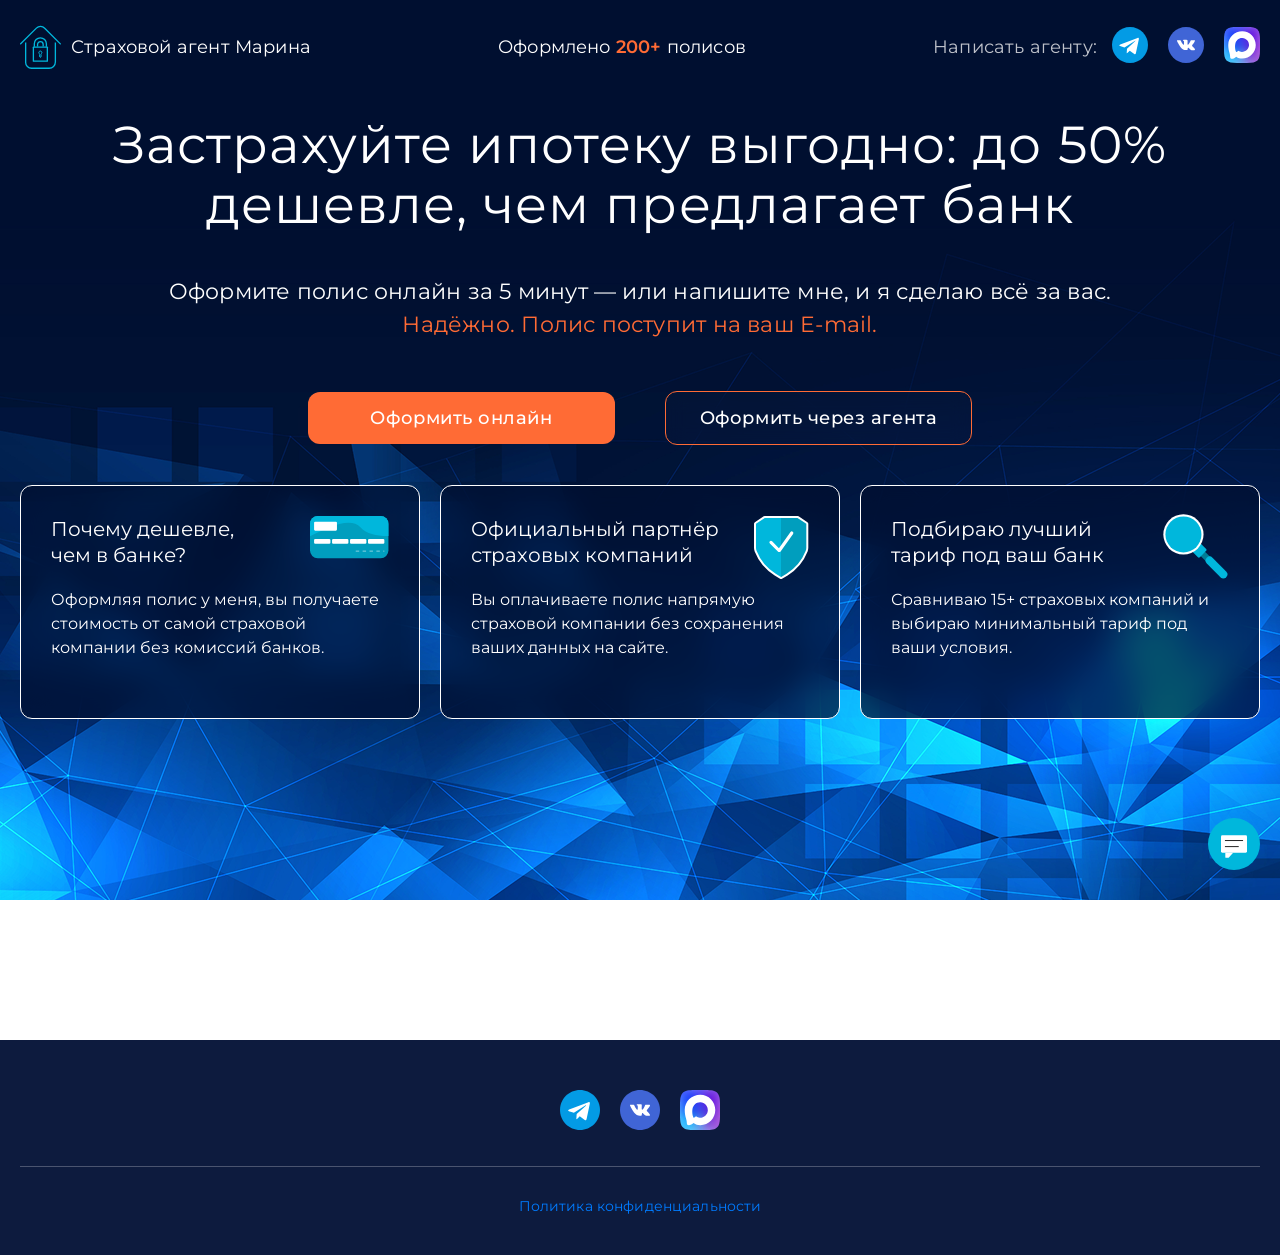
==== commit 94d4bb8b: "Add files via upload" ====
--- a/index.html
+++ b/index.html
@@ -89,24 +89,24 @@
         <div class="hero__cards">
           <div class="card">
             <div class="card__header">
-              <h3 class="card__title">Почему у нас дешевле,<br> чем в банке?</h3>
+              <h3 class="card__title">Почему дешевле,<br> чем в банке?</h3>
               <img src="Photo/icon1.svg" alt="Иконка" class="card__icon">
             </div>
-            <p class="card__text">Оформляя полис у нас, вы получаете стоимость от самой страховой компании без комиссий банков.</p>
+            <p class="card__text">Оформляя полис у меня, вы получаете стоимость от самой страховой компании без комиссий банков.</p>
           </div>
           <div class="card">
             <div class="card__header">
               <h3 class="card__title">Официальный партнёр<br> страховых компаний</h3>
               <img src="Photo/icon2.svg" alt="Иконка" class="card__icon">
             </div>
-            <p class="card__text">Вы оплачиваете полис напрямую страховой компании без сохранения ваших данных на нашем сайте.</p>
+            <p class="card__text">Вы оплачиваете полис напрямую страховой компании без сохранения ваших данных на сайте.</p>
           </div>
           <div class="card">
             <div class="card__header">
-              <h3 class="card__title">Подбираем лучший<br> тариф под ваш банк</h3>
+              <h3 class="card__title">Подбираю лучший<br> тариф под ваш банк</h3>
               <img src="Photo/icon3.svg" alt="Иконка" class="card__icon" style="top: 20px;">
             </div>
-            <p class="card__text">Сравниваем 15+ страховых компаний и выбираем минимальный тариф под ваши условия.</p>
+            <p class="card__text">Сравниваю 15+ страховых компаний и выбираю минимальный тариф под ваши условия.</p>
           </div>
         </div>
       </div>
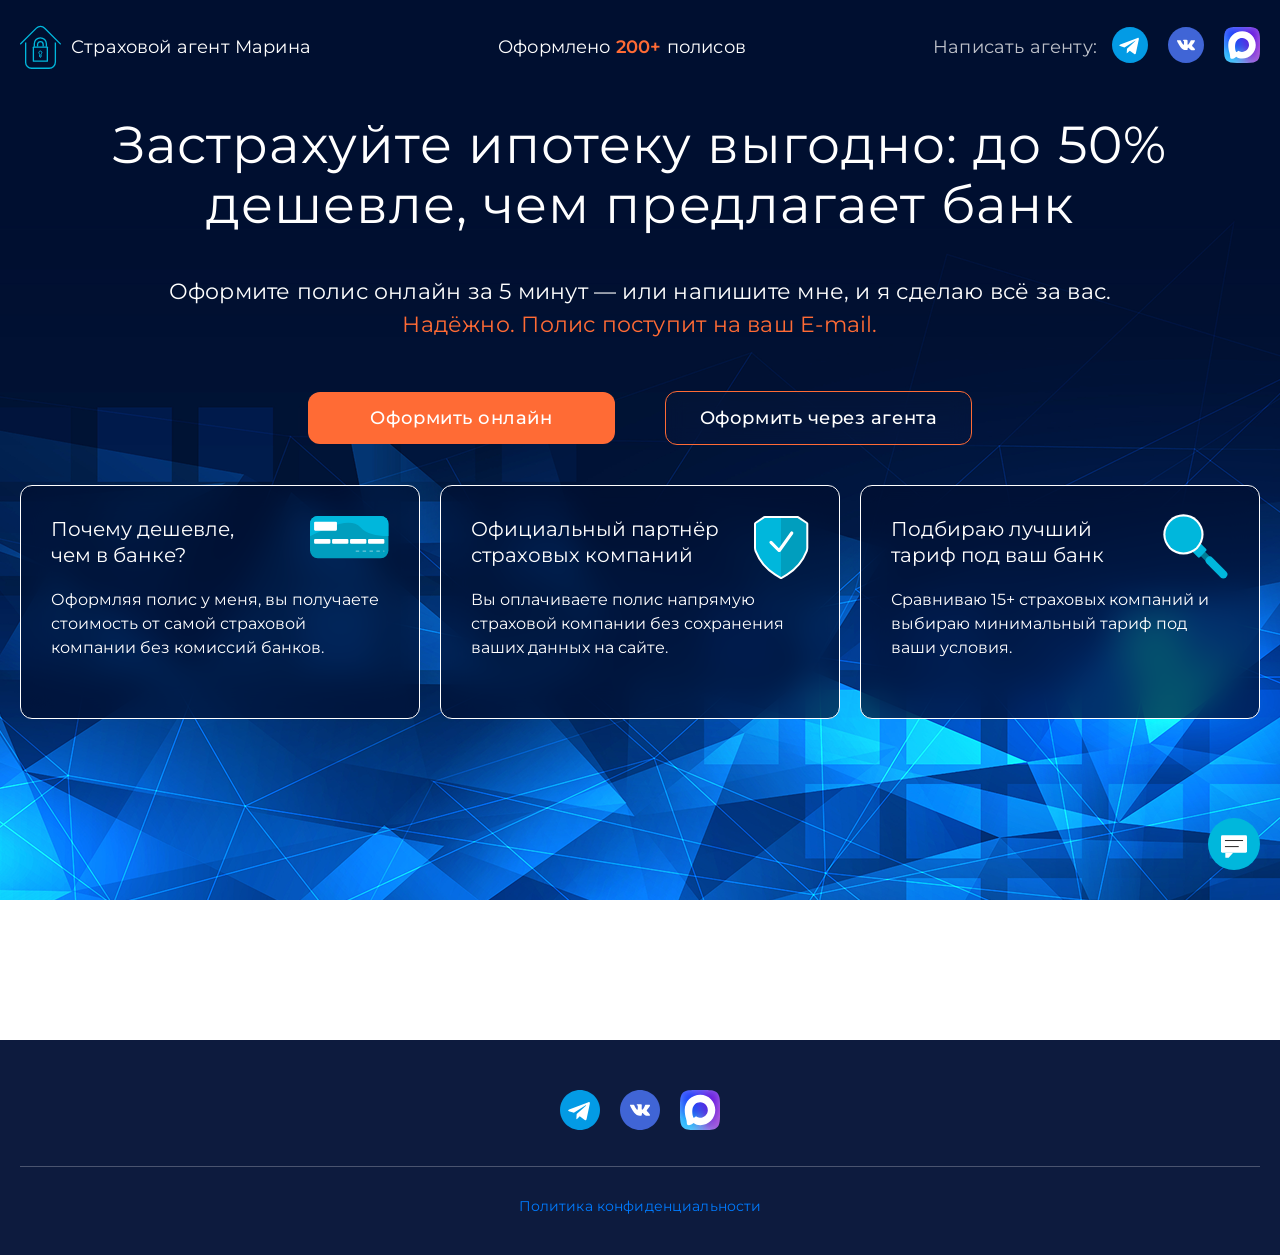
==== commit 0af769ca: "Add files via upload" ====
--- a/index.html
+++ b/index.html
@@ -194,7 +194,7 @@
 <div class="contact-widget-wrapper">
   <div class="contact-widget" id="contactWidget">
     <div class="contact-panel" id="contactPanel">
-      <p class="contact-panel__title">Напишите<br>нам</p>
+      <p class="contact-panel__title">Напишите<br>мне</p>
       <a href="https://t.me/MK110823" target="_blank" class="contact-panel__link">
         <img src="Photo/tg.svg" alt="Telegram">
       </a>
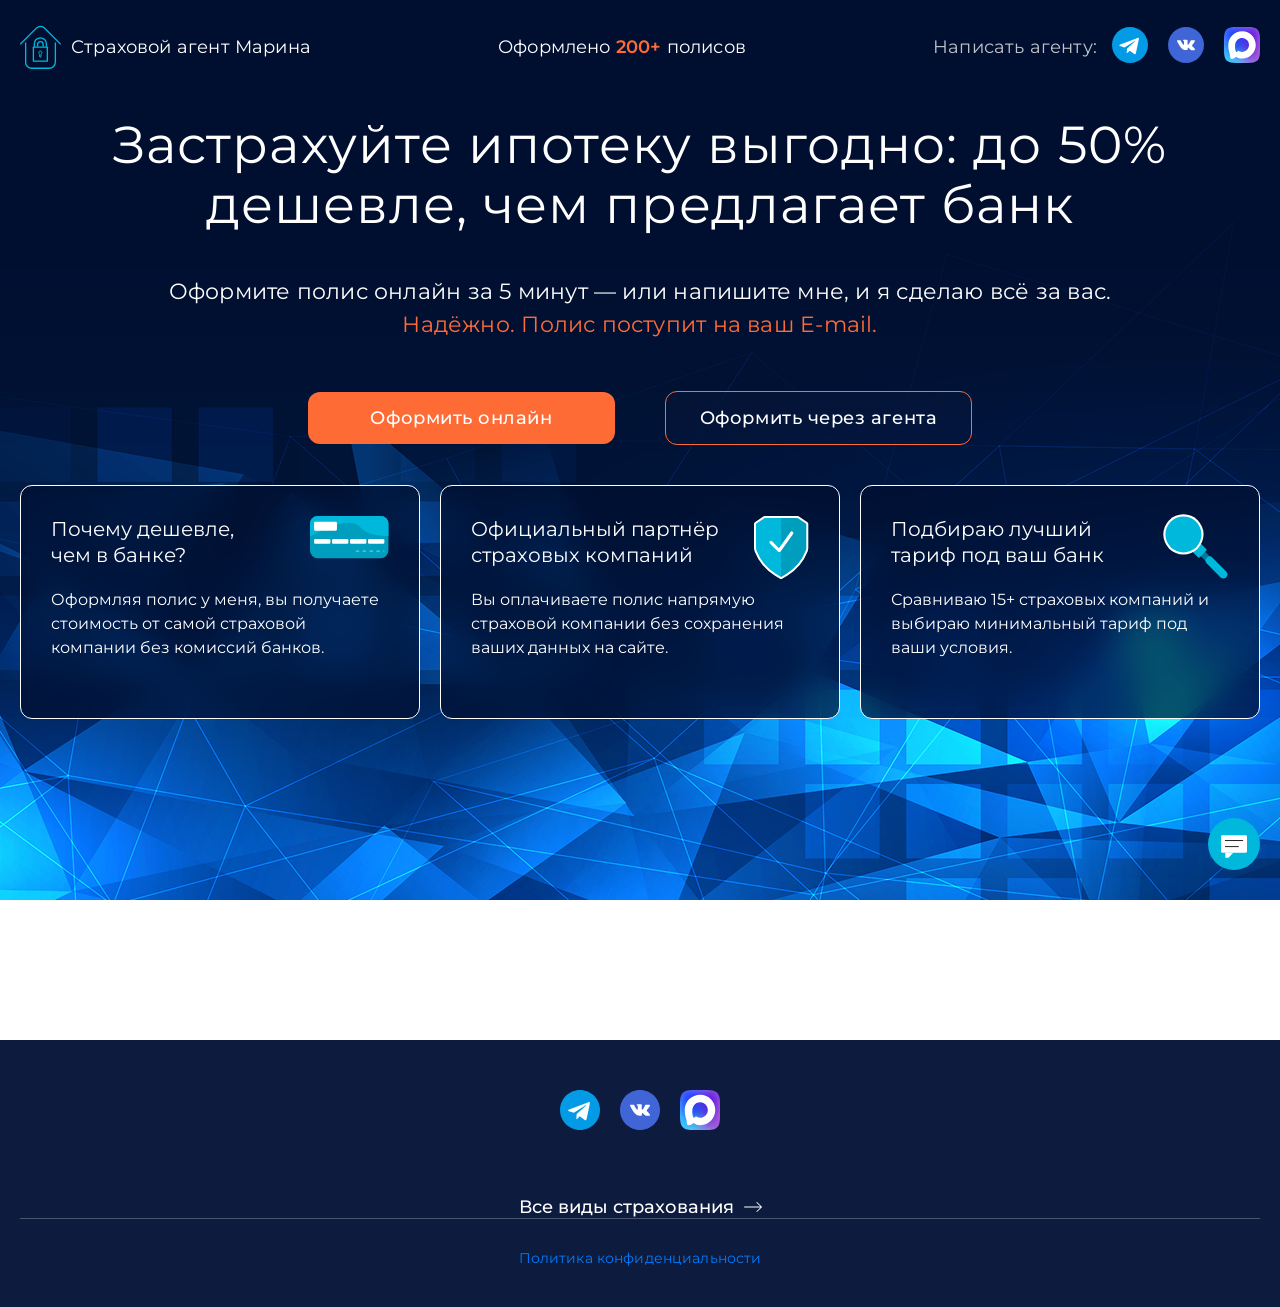
==== commit 36c2b08e: "Add files via upload" ====
--- a/index.html
+++ b/index.html
@@ -138,6 +138,11 @@
       <a href="https://vk.com/id191222553" target="_blank"><img src="Photo/vk.svg" alt="ВКонтакте"></a>
       <a href="https://max.ru/u/f9LHodD0cOJerK0iHZBy7Q2KNw82U9mB5UShgKXVx-h-RlGoqxGjsyQOY3A" target="_blank"><img src="Photo/max.svg" alt="Max"></a>
     </div>
+    <!-- Ссылка на основной сайт -->
+<a href="https://zastrahovat-online.ru" target="_blank" class="footer__main-link">
+  <span class="footer__main-link-text">Все виды страхования</span>
+  <img src="Photo/arrow.svg" alt="" class="footer__main-link-arrow">
+</a>
     <div class="footer__divider"></div>
     <a href="/privacypolicy" class="footer__policy" target="_blank">Политика конфиденциальности</a>
   </div>
--- a/style.css
+++ b/style.css
@@ -704,4 +704,50 @@
   .header__stats {
     display: none;
   }
+}
+
+/* ── Ссылка на основной сайт в футере ── */
+.footer__main-link {
+  display: inline-flex;
+  align-items: center;
+  gap: 10px;
+  margin-top: 30px;
+  text-decoration: none;
+  cursor: pointer;
+}
+
+.footer__main-link-text {
+  font-family: 'Montserrat', sans-serif;
+  font-size: 18px;
+  font-weight: 500;
+  color: #ffffff;
+  transition: color 0.25s ease;
+}
+
+.footer__main-link-arrow {
+  width: 18px;
+  height: 18px;
+  flex-shrink: 0;
+  transition: transform 0.25s ease;
+}
+
+.footer__main-link:hover .footer__main-link-text {
+  color: #007BFF;
+}
+
+.footer__main-link:hover .footer__main-link-arrow {
+  transform: translateX(5px);
+}
+
+/* ── Адаптив ── */
+@media (max-width: 480px) {
+  .footer__main-link {
+    display: flex;
+    justify-content: center;
+    margin-top: 24px;
+  }
+
+  .footer__main-link-text {
+    font-size: 16px;
+  }
 }
